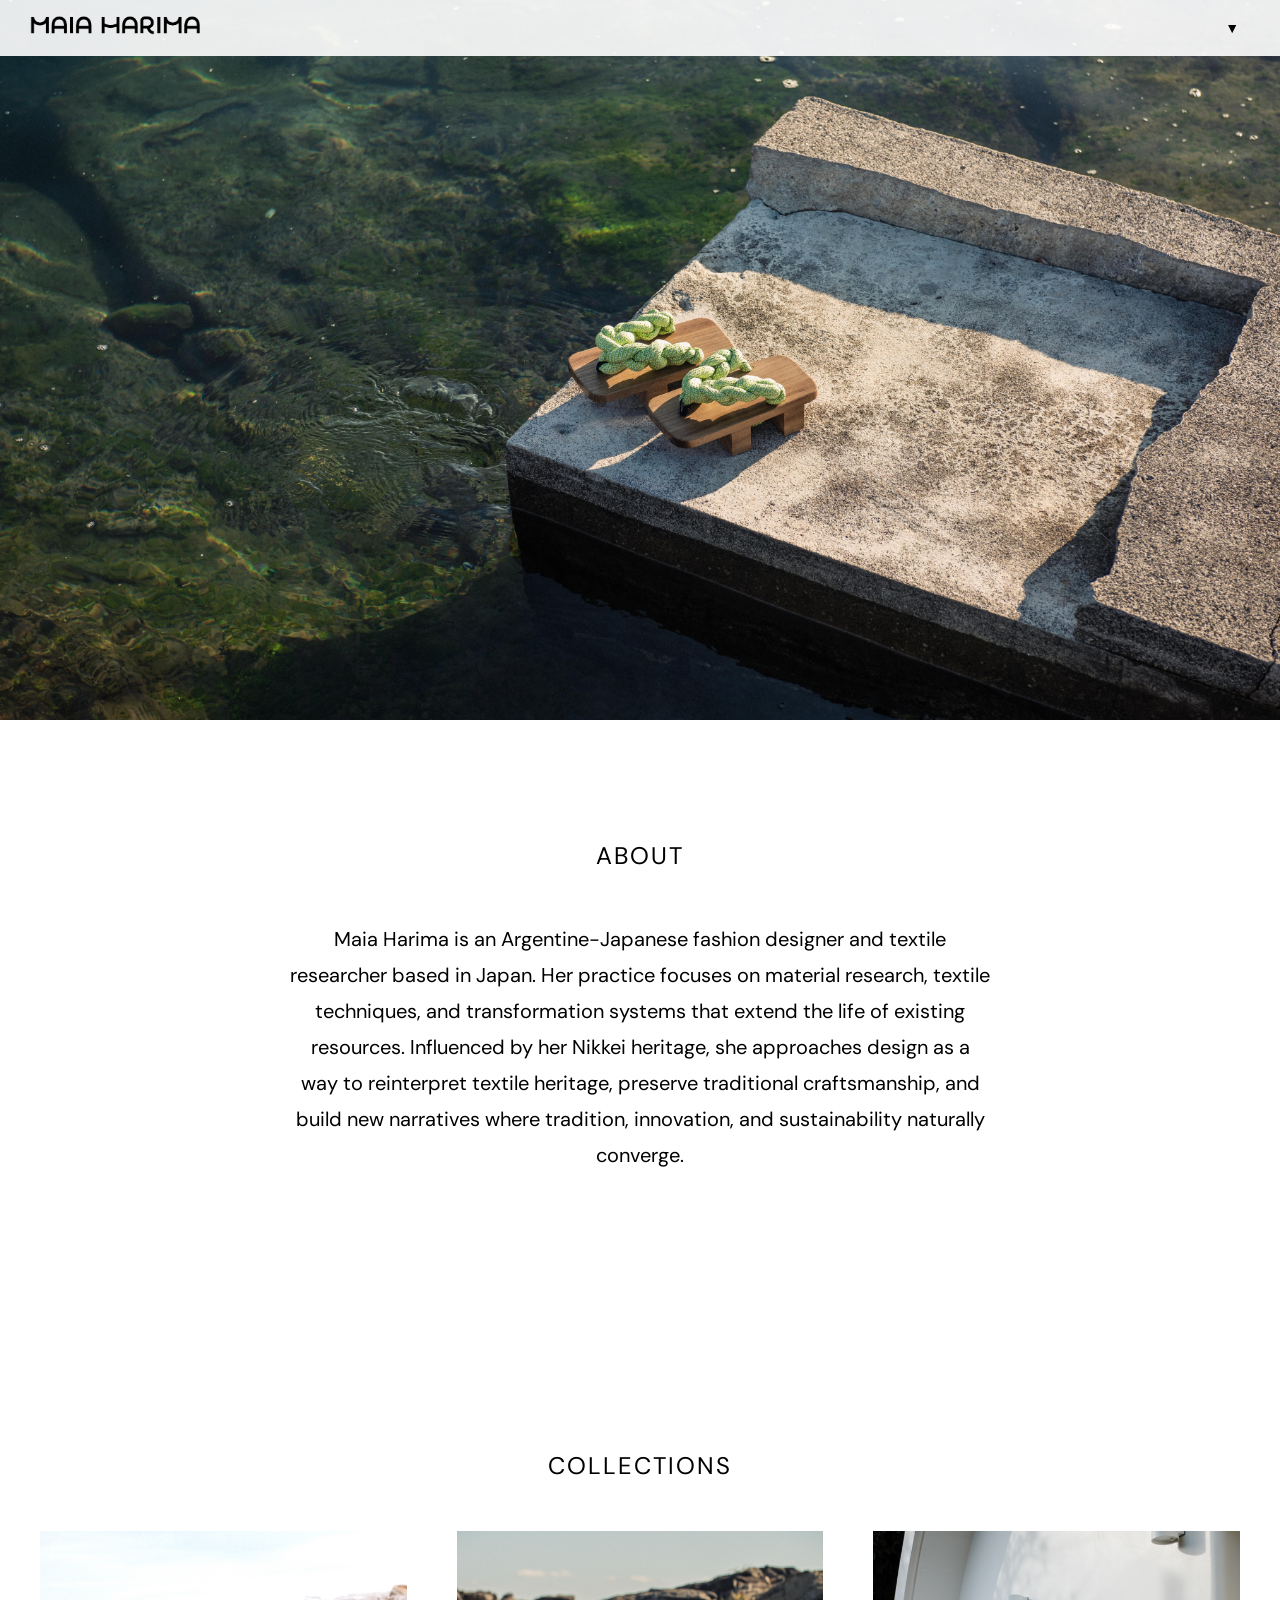
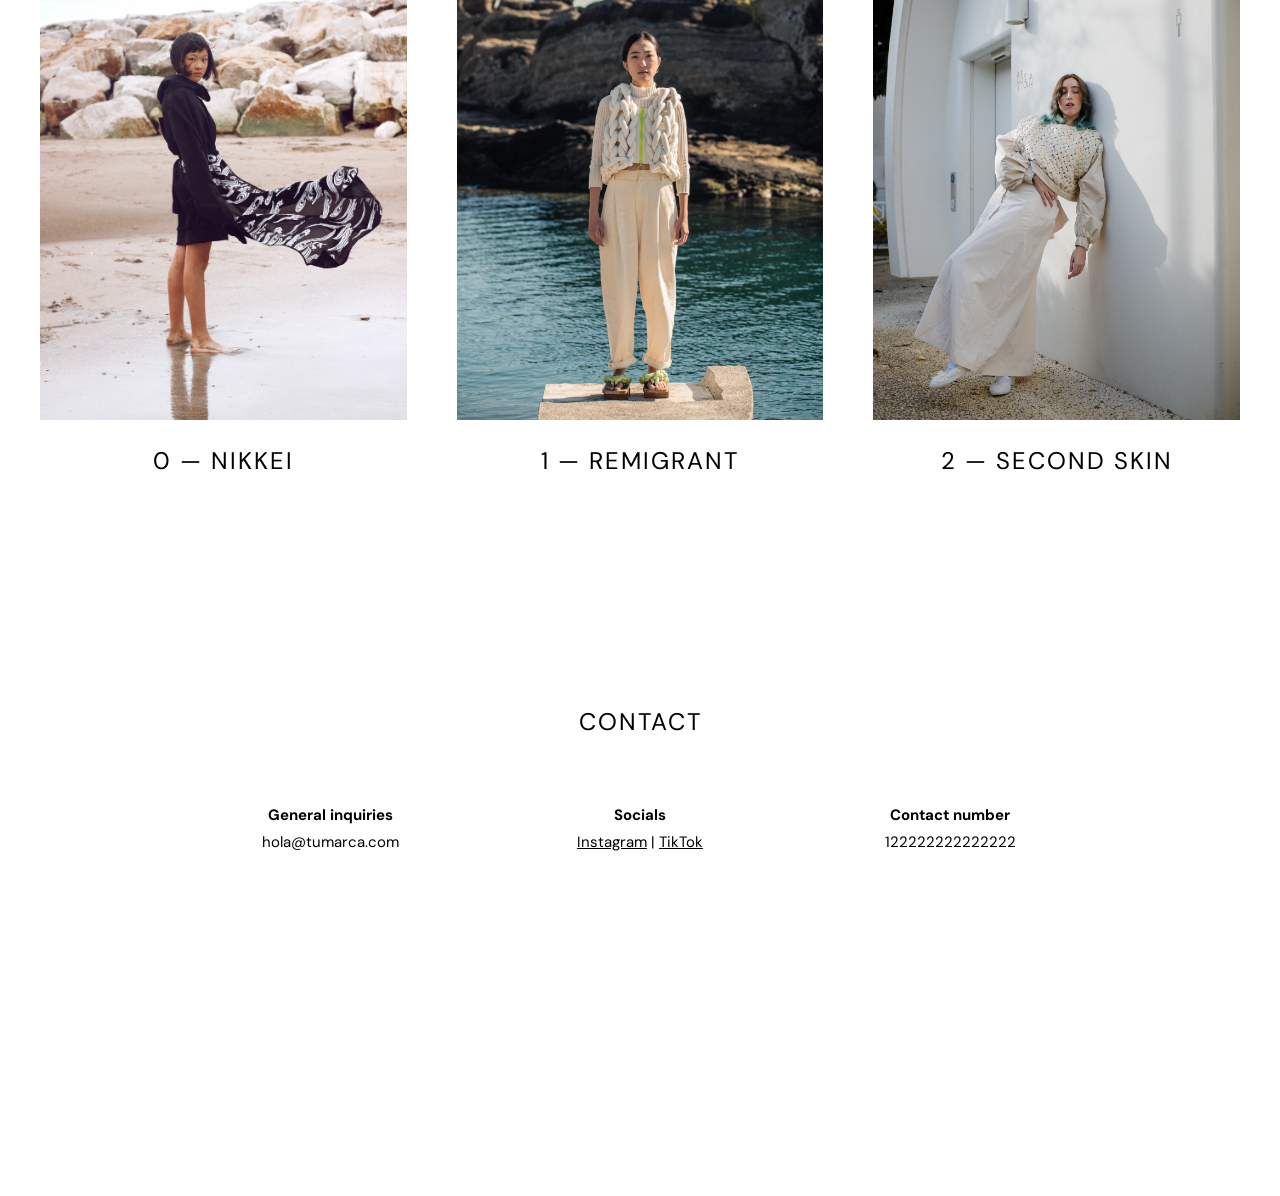
==== Index.html @ 9dc02a51 "Mi mensaje de cambios" ====
<!DOCTYPE html>
<html lang="es">
<head>
    <meta charset="UTF-8">
    <meta name="viewport" content="width=device-width, initial-scale=1.0">
    <title>Portfolio Moda</title>
    
    <!-- Enlaces de Google Fonts para DM Sans -->
    <link rel="preconnect" href="https://fonts.googleapis.com">
    <link rel="preconnect" href="https://fonts.gstatic.com" crossorigin>
    <link href="https://fonts.googleapis.com/css2?family=DM+Sans:ital,opsz,wght@0,9..40,100..1000;1,9..40,100..1000&display=swap" rel="stylesheet">
    
    <!-- Tu archivo CSS -->
    <link rel="stylesheet" href="estilos.css">
</head>
<body>
    <header>
      <a href="#" class="logo">
    <img src="./imagenes/Maia_Logo Horizontal.png" alt="Logo de la marca" style="height: 20px; width: auto;">
</a>
        <div class="dropdown">
            <button class="dropbtn"> ▼</button>
            <div class="dropdown-content">
                <a href="#about">About</a>
                <a href="#collections">Collections</a>
               <!-- <a href="#process">Process</a>-->
                <a href="#contact">Contact</a>
            </div>
        </div>
    </header>
<!-- INICIO: IMAGEN/VIDEO BOTÓN -->
    <section class="hero">
        <a href="#collections" class="hero-button" title="Ver colecciones"></a>
        
        <!-- IMAGEN TEMPORAL: Cambia el 'src' por la foto que quieras usar -->
        <img src="./imagenes/REMIGRANTwallpaper.jpg" alt="Portada de Inicio">
        <!-- 
        <video autoplay muted loop playsinline>
            <source src="Videos\tu-video-final.mp4" type="video/mp4">
            Tu navegador no soporta videos.
        </video>
        -->
    </section>
    <!-- BIOGRAFÍA -->
    <section id="about">
        <h2>About</h2>
        <div class="text-content">
            <!-- texto de biografia-->
            <p>Maia Harima is an Argentine-Japanese fashion designer and textile researcher based in Japan.
Her practice focuses on material research, textile techniques, and transformation systems that extend the life of existing resources. Influenced by her Nikkei heritage, she approaches design as a way to reinterpret textile heritage, preserve traditional craftsmanship, and build new narratives where tradition, innovation, and sustainability naturally converge.
<br/>
            </p>
        </div>
    </section>

  <!-- SECCIÓN COLLECTIONS -->
    <section id="collections">
        <h2>Collections</h2>
        <div class="grid">

            <!-- COLECCIÓN 1 -->
            <div class="item">
                <div class="imagen-interactiva">
                    <!-- CAMBIO: Ahora usan 'foto-slide'. La primera lleva 'activa' -->
                    <img src="./imagenes/N I K K E I - 1.jpeg" alt="Look Frente" class="foto-slide activa">
                    <img src="./imagenes/N I K K E I - 2.jpeg" alt="Look Detalle" class="foto-slide">
                       <img src="./imagenes/N I K K E I - 3.jpeg"  class="foto-slide">
                          <img src="./imagenes/N I K K E I - 4.jpeg" class="foto-slide">
                             <img src="./imagenes/N I K K E I - 5.jpeg" class="foto-slide">
                                <img src="./imagenes/N I K K E I - 6.jpeg" class="foto-slide">
                                      <img src="./imagenes/N I K K E I - 8.jpeg" class="foto-slide">
                                         <img src="./imagenes/N I K K E I - 9.jpeg" class="foto-slide">
                                            <img src="./imagenes/N I K K E I - 10.jpeg" class="foto-slide">
                </div>
                <p><h2>0 — NIKKEI</h2>

                </p>
            </div> 

            <!-- COLECCIÓN 2 -->
            <div class="item">
                <div class="imagen-interactiva">
                    <img src="./imagenes/REMIGRANT 1.jpg" alt="Look Frente" class="foto-slide activa">
                    <img src="./imagenes/REMIGRANT 2.jpg" alt="Look Detalle" class="foto-slide">
                       <img src="./imagenes/REMIGRANT 3.jpg" class="foto-slide">
                       <img src="./imagenes/REMIGRANT 4.jpg" class="foto-slide">
                       <img src="./imagenes/REMIGRANT 6.jpg" class="foto-slide">
                       <img src="./imagenes/REMIGRANT 7.jpg" class="foto-slide">
                       <img src="./imagenes/REMIGRANT 8.jpg" class="foto-slide">
                </div>
                <p><h2>1 — Remigrant</h2>
                </p>
            </div> 
            
            <!-- COLECCIÓN 3 -->
            <div class="item">
                <div class="imagen-interactiva">
                    <img src="./imagenes/Secondskin_1.jpg" alt="Look Frente" class="foto-slide activa">
                    <img src="./imagenes/Secondskin_2.jpg" alt="Look Detalle" class="foto-slide">
                      <img src="./imagenes/Secondskin_3.jpg" alt="Look Detalle" class="foto-slide">
                        <img src="./imagenes/Secondskin_4.jpg" alt="Look Detalle" class="foto-slide">
                </div>
                <p><h2>2 — Second Skin</h2>
                </p>
            </div> 
        </div>
    </section>

   <!-- SECCIÓN PROCESS 
    <section id="process">
        <h2>Process</h2>
        <div class="text-content">
            <video controls width="100%">
                <source src="Videos\1006-142621176.mp4" type="video/mp4">
                Tu navegador no soporta videos.
            </video>
            <p style="margin-top: 20px;"></p>
        </div>
    </section>-->

    <!-- SECCIÓN CONTACT -->
    <section id="contact">
        <h2>Contact</h2>
    <div class="text-links">
            
            <!-- Email -->
            <div class="text-linksitem">
                <p><strong>General inquiries</strong><br>
                   hola@tumarca.com</p>
            </div>
            
            <!-- Redes Sociales -->
            <div class="text-linksitem">
                <p><strong>Socials</strong><br>
                   <a href="https://www.instagram.com/maiaharima/" target="_blank">Instagram</a> | 
                   <a href="https://tiktok.com" target="_blank">TikTok</a></p>
            </div>
            
            <!--  Teléfono -->
            <div class="text-linksitem">
                <p><strong>Contact number</strong><br>
                   122222222222222</p>
            </div>
            
        </div>
    </section>

    <!-- 
         carrusel de fotos con efecto xd
   -->
  <script>
        const colecciones = document.querySelectorAll('.imagen-interactiva');

        colecciones.forEach(caja => {
            let intervalo = null;
            const fotos = caja.querySelectorAll('.foto-slide');
            let index = 0;

            const iniciarAnimacion = (e) => {
                if (fotos.length <= 1 || intervalo !== null) return; 
                
                intervalo = setInterval(() => {
                    fotos[index].classList.remove('activa'); 
                    index = (index + 1) % fotos.length; 
                    fotos[index].classList.add('activa'); 
                }, 800); 
            };

            const detenerAnimacion = () => {
                if (intervalo !== null) {
                    clearInterval(intervalo);
                    intervalo = null;
                }
                
                fotos[index].classList.remove('activa');
                index = 0; 
                fotos[index].classList.add('activa');
            };

           
            caja.addEventListener('contextmenu', (e) => {
                e.preventDefault();
            });

         
            caja.addEventListener('pointerdown', iniciarAnimacion); 
            caja.addEventListener('pointerup', detenerAnimacion);  
            caja.addEventListener('pointerleave', detenerAnimacion);
            caja.addEventListener('pointercancel', detenerAnimacion);
        });
    </script>
</body>
</html>
---- estilos.css ----
html,
body {
    margin: 0;
    padding: 0;
    font-family: "DM Sans", sans-serif;
    background-color: #ffffff; 
    color: #000000; 
    scroll-behavior: smooth; 
}

/* 2. MENÚ DE NAVEGACIÓN (HEADER) */
header {
    position: fixed; 
    top: 0;
    width: 100%;
    background: rgba(255, 255, 255, 0.9);
    display: flex;
    justify-content: space-between;
    align-items: center;
    padding: 15px 30px;
    box-sizing: border-box;
    z-index: 100; 
}

.logo {
    font-size: 20px;
    font-weight: bold;
    text-decoration: none;
    color: #000;
    letter-spacing: 1px;
}

/* Menú Desplegable */
.dropdown {
    position: relative;
    display: inline-block;
}

.dropbtn {
    background: none;
    border: none;
    font-size: 14px;
    cursor: pointer;
    padding: 5px 10px;
    text-transform: uppercase;
    letter-spacing: 1px;
}

.dropdown-content {
    display: none; 
    position: absolute;
    right: 0; 
    background-color: #fff;
    min-width: 150px;
    box-shadow: 0px 8px 16px rgba(0,0,0,0.1); 
    z-index: 1;
}

.dropdown-content a {
    color: black;
    padding: 15px 16px;
    text-decoration: none;
    display: block;
    font-size: 13px;
    text-transform: uppercase;
}

.dropdown-content a:hover {
    background-color: #f1f1f1;
}

.dropdown:hover .dropdown-content {
    display: block;
}

/* 3. SECCIONES GENERALES */
section {
    padding: 100px 20px 60px 20px;
    min-height: 50vh;
}

h2 {
    text-align: center;
    text-transform: uppercase;
    letter-spacing: 2px;
    margin-bottom: 50px;
    font-weight: normal;
}

/* 4. VIDEO HERO (INICIO COMO BOTÓN) */
.hero {
    padding: 0;
    height: 80vh; 
    position: relative;
    overflow: hidden;
}

.hero-button {
    position: absolute;
    top: 0;
    left: 0;
    width: 100%;
    height: 100%;
    z-index: 10; 
    display: block;
    cursor: pointer;
}

.hero video,
        .hero img {
            width: 100%;
            height: 100%;
            object-fit: cover; 
            display: block;
        }

/* 5. COLECCIONES (GRILLA RESPONSIVE) */
.grid {
    display: grid;
    grid-template-columns: repeat(auto-fit, minmax(300px, 1fr));
    gap: 50px; 
    max-width: 1200px;
    margin: 0 auto;
}

.item {
    text-align: center;
}

.item p {
    margin-top: 15px;
    font-size: 14px;
    text-transform: uppercase;
    letter-spacing: 1px;
}

.imagen-interactiva {
    position: relative;
    cursor: pointer;
    width: 100%;
    -webkit-touch-callout: none; 
    -webkit-user-select: none;   
    user-select: none;           
}

.foto-slide {
    width: 100%;
    /* Fuerza a que todas las fotos sean iguales (verticales) */
    aspect-ratio: 3 / 4; 
    object-fit: cover; 
    
    position: absolute; 
    top: 0;
    left: 0;
    opacity: 0; 
    transition: opacity 0.3s ease-in-out; 
pointer-events: none;
}

/* La primera foto le da la altura a toda la caja para que el texto no se suba */
.foto-slide:first-child {
    position: relative; 
}

/* Esta clase muestra la foto activa movida por JavaScript */
.foto-slide.activa {
    opacity: 1;
    z-index: 2;
}

/* 6. ABOUT Y PROCESS TEXTOS */
.text-content {
    max-width: 700px;
    margin: 0 auto;
    text-align: center;
    line-height: 1.8;
    font-size: 20px;
}

.text-content a {
    color: #000;
    text-decoration: underline;
}

/* 7. SECCIÓN CONTACTO (FLEXBOX HORIZONTAL) */
.text-links {
    display: flex; 
    justify-content: space-around; 
    align-items: flex-start; 
    max-width: 900px; 
    margin: 0 auto; 
    flex-wrap: wrap; 
    gap: 30px; 
}

.text-linksitem {
    text-align: center;
    line-height: 1.8;
    font-size: 15px;
    min-width: 250px; 
}

.text-linksitem a {
    color: #000;
    text-decoration: underline;
}
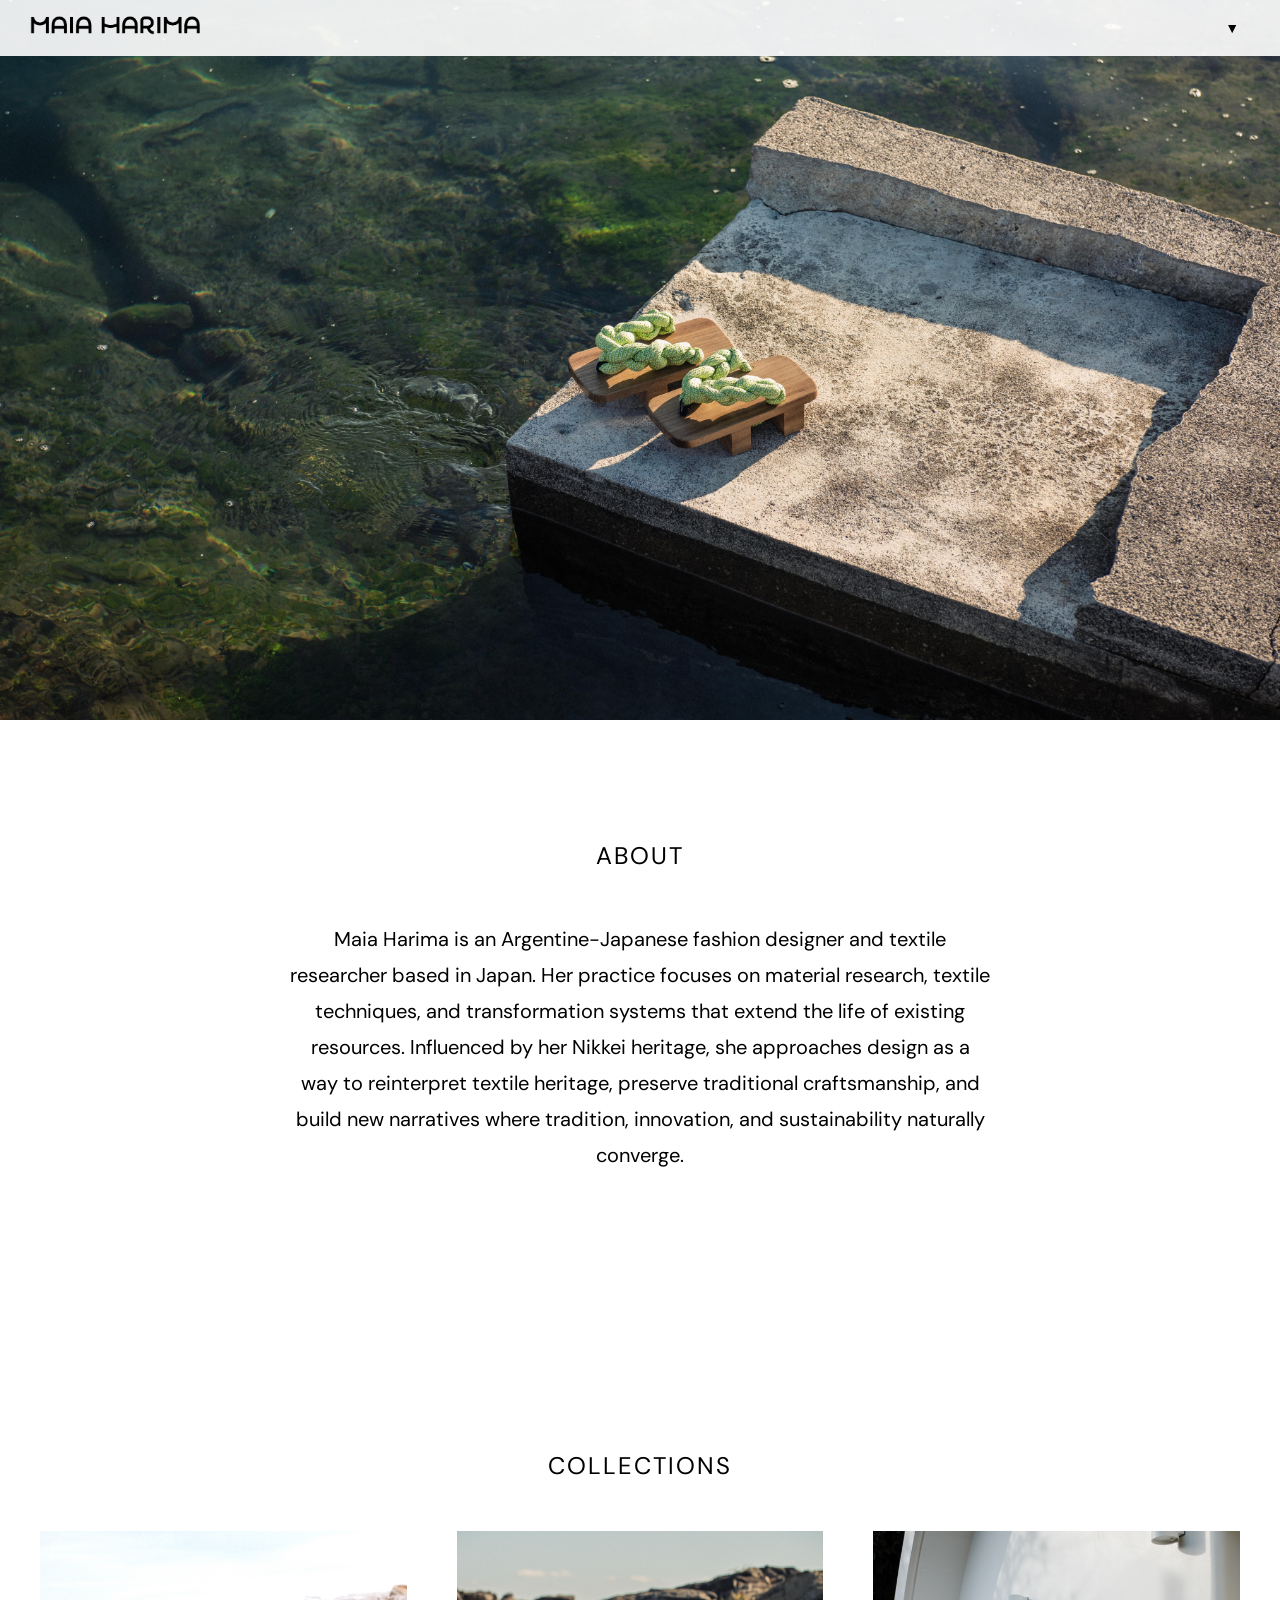
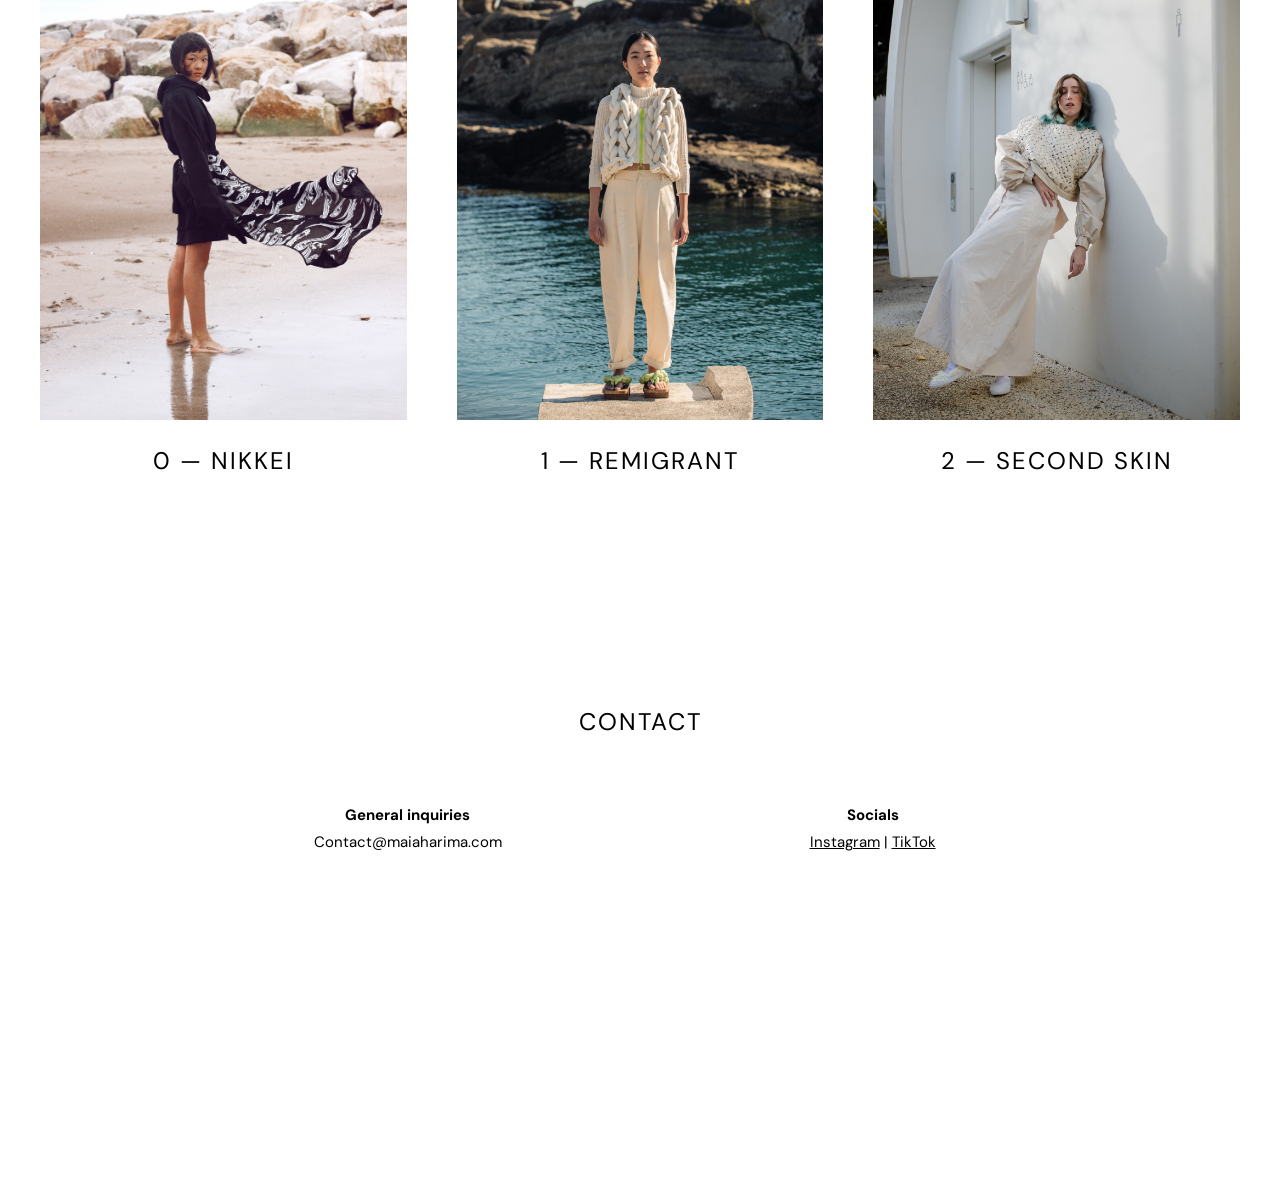
==== commit dc0c4888: "Update Index.html" ====
--- a/Index.html
+++ b/Index.html
@@ -97,8 +97,8 @@
                 <div class="imagen-interactiva">
                     <img src="./imagenes/Secondskin_1.jpg" alt="Look Frente" class="foto-slide activa">
                     <img src="./imagenes/Secondskin_2.jpg" alt="Look Detalle" class="foto-slide">
-                      <img src="./imagenes/Secondskin_3.jpg" alt="Look Detalle" class="foto-slide">
-                        <img src="./imagenes/Secondskin_4.jpg" alt="Look Detalle" class="foto-slide">
+                    <img src="./imagenes/Secondskin_3.jpg" alt="Look Detalle" class="foto-slide">
+                    <img src="./imagenes/Secondskin_4.jpg" alt="Look Detalle" class="foto-slide">
                 </div>
                 <p><h2>2 — Second Skin</h2>
                 </p>
@@ -126,21 +126,21 @@
             <!-- Email -->
             <div class="text-linksitem">
                 <p><strong>General inquiries</strong><br>
-                   hola@tumarca.com</p>
+                   Contact@maiaharima.com</p>
             </div>
             
             <!-- Redes Sociales -->
             <div class="text-linksitem">
                 <p><strong>Socials</strong><br>
                    <a href="https://www.instagram.com/maiaharima/" target="_blank">Instagram</a> | 
-                   <a href="https://tiktok.com" target="_blank">TikTok</a></p>
+                   <a href="https://www.tiktok.com/@maiaharima?is_from_webapp=1&sender_device=pc" target="_blank">TikTok</a></p>
             </div>
             
-            <!--  Teléfono -->
+            <!--  Teléfono 
             <div class="text-linksitem">
                 <p><strong>Contact number</strong><br>
                    122222222222222</p>
-            </div>
+            </div>-->
             
         </div>
     </section>
@@ -190,4 +190,4 @@
         });
     </script>
 </body>
-</html>+</html>
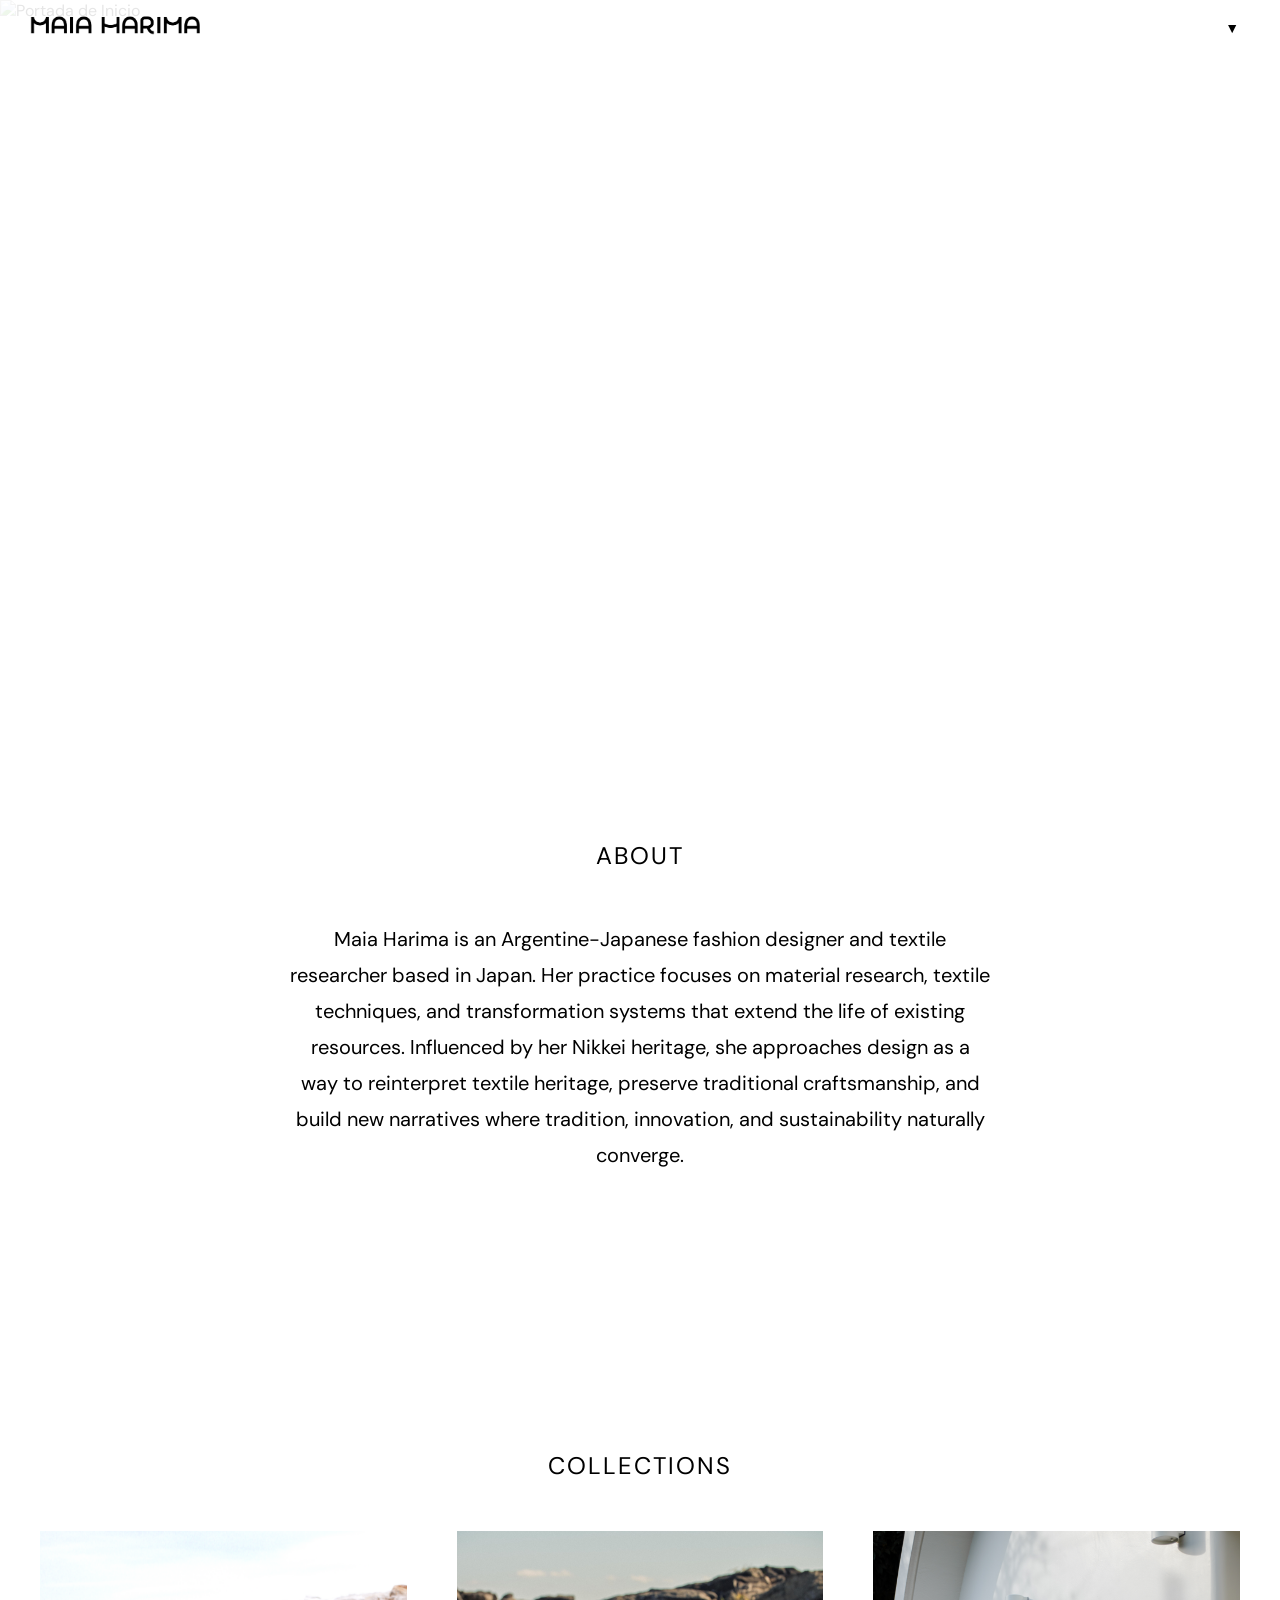
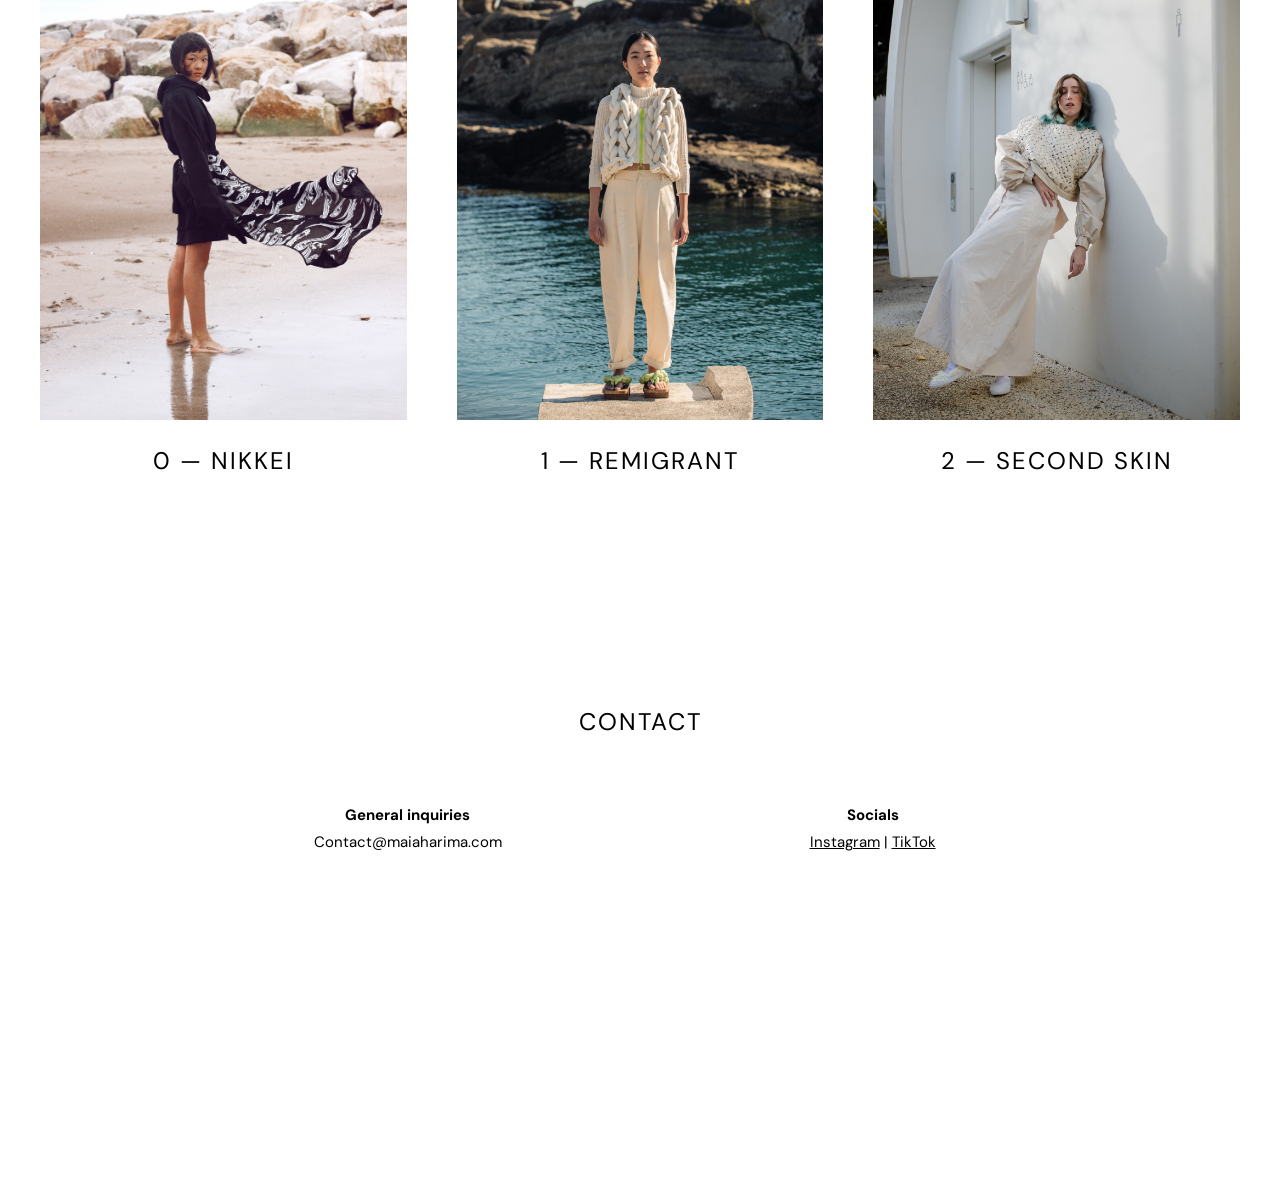
==== commit 90317143: "Add files via upload" ====
--- a/Index.html
+++ b/Index.html
@@ -1,193 +1,193 @@
-<!DOCTYPE html>
-<html lang="es">
-<head>
-    <meta charset="UTF-8">
-    <meta name="viewport" content="width=device-width, initial-scale=1.0">
-    <title>Portfolio Moda</title>
-    
-    <!-- Enlaces de Google Fonts para DM Sans -->
-    <link rel="preconnect" href="https://fonts.googleapis.com">
-    <link rel="preconnect" href="https://fonts.gstatic.com" crossorigin>
-    <link href="https://fonts.googleapis.com/css2?family=DM+Sans:ital,opsz,wght@0,9..40,100..1000;1,9..40,100..1000&display=swap" rel="stylesheet">
-    
-    <!-- Tu archivo CSS -->
-    <link rel="stylesheet" href="estilos.css">
-</head>
-<body>
-    <header>
-      <a href="#" class="logo">
-    <img src="./imagenes/Maia_Logo Horizontal.png" alt="Logo de la marca" style="height: 20px; width: auto;">
-</a>
-        <div class="dropdown">
-            <button class="dropbtn"> ▼</button>
-            <div class="dropdown-content">
-                <a href="#about">About</a>
-                <a href="#collections">Collections</a>
-               <!-- <a href="#process">Process</a>-->
-                <a href="#contact">Contact</a>
-            </div>
-        </div>
-    </header>
-<!-- INICIO: IMAGEN/VIDEO BOTÓN -->
-    <section class="hero">
-        <a href="#collections" class="hero-button" title="Ver colecciones"></a>
-        
-        <!-- IMAGEN TEMPORAL: Cambia el 'src' por la foto que quieras usar -->
-        <img src="./imagenes/REMIGRANTwallpaper.jpg" alt="Portada de Inicio">
-        <!-- 
-        <video autoplay muted loop playsinline>
-            <source src="Videos\tu-video-final.mp4" type="video/mp4">
-            Tu navegador no soporta videos.
-        </video>
-        -->
-    </section>
-    <!-- BIOGRAFÍA -->
-    <section id="about">
-        <h2>About</h2>
-        <div class="text-content">
-            <!-- texto de biografia-->
-            <p>Maia Harima is an Argentine-Japanese fashion designer and textile researcher based in Japan.
-Her practice focuses on material research, textile techniques, and transformation systems that extend the life of existing resources. Influenced by her Nikkei heritage, she approaches design as a way to reinterpret textile heritage, preserve traditional craftsmanship, and build new narratives where tradition, innovation, and sustainability naturally converge.
-<br/>
-            </p>
-        </div>
-    </section>
-
-  <!-- SECCIÓN COLLECTIONS -->
-    <section id="collections">
-        <h2>Collections</h2>
-        <div class="grid">
-
-            <!-- COLECCIÓN 1 -->
-            <div class="item">
-                <div class="imagen-interactiva">
-                    <!-- CAMBIO: Ahora usan 'foto-slide'. La primera lleva 'activa' -->
-                    <img src="./imagenes/N I K K E I - 1.jpeg" alt="Look Frente" class="foto-slide activa">
-                    <img src="./imagenes/N I K K E I - 2.jpeg" alt="Look Detalle" class="foto-slide">
-                       <img src="./imagenes/N I K K E I - 3.jpeg"  class="foto-slide">
-                          <img src="./imagenes/N I K K E I - 4.jpeg" class="foto-slide">
-                             <img src="./imagenes/N I K K E I - 5.jpeg" class="foto-slide">
-                                <img src="./imagenes/N I K K E I - 6.jpeg" class="foto-slide">
-                                      <img src="./imagenes/N I K K E I - 8.jpeg" class="foto-slide">
-                                         <img src="./imagenes/N I K K E I - 9.jpeg" class="foto-slide">
-                                            <img src="./imagenes/N I K K E I - 10.jpeg" class="foto-slide">
-                </div>
-                <p><h2>0 — NIKKEI</h2>
-
-                </p>
-            </div> 
-
-            <!-- COLECCIÓN 2 -->
-            <div class="item">
-                <div class="imagen-interactiva">
-                    <img src="./imagenes/REMIGRANT 1.jpg" alt="Look Frente" class="foto-slide activa">
-                    <img src="./imagenes/REMIGRANT 2.jpg" alt="Look Detalle" class="foto-slide">
-                       <img src="./imagenes/REMIGRANT 3.jpg" class="foto-slide">
-                       <img src="./imagenes/REMIGRANT 4.jpg" class="foto-slide">
-                       <img src="./imagenes/REMIGRANT 6.jpg" class="foto-slide">
-                       <img src="./imagenes/REMIGRANT 7.jpg" class="foto-slide">
-                       <img src="./imagenes/REMIGRANT 8.jpg" class="foto-slide">
-                </div>
-                <p><h2>1 — Remigrant</h2>
-                </p>
-            </div> 
-            
-            <!-- COLECCIÓN 3 -->
-            <div class="item">
-                <div class="imagen-interactiva">
-                    <img src="./imagenes/Secondskin_1.jpg" alt="Look Frente" class="foto-slide activa">
-                    <img src="./imagenes/Secondskin_2.jpg" alt="Look Detalle" class="foto-slide">
-                    <img src="./imagenes/Secondskin_3.jpg" alt="Look Detalle" class="foto-slide">
-                    <img src="./imagenes/Secondskin_4.jpg" alt="Look Detalle" class="foto-slide">
-                </div>
-                <p><h2>2 — Second Skin</h2>
-                </p>
-            </div> 
-        </div>
-    </section>
-
-   <!-- SECCIÓN PROCESS 
-    <section id="process">
-        <h2>Process</h2>
-        <div class="text-content">
-            <video controls width="100%">
-                <source src="Videos\1006-142621176.mp4" type="video/mp4">
-                Tu navegador no soporta videos.
-            </video>
-            <p style="margin-top: 20px;"></p>
-        </div>
-    </section>-->
-
-    <!-- SECCIÓN CONTACT -->
-    <section id="contact">
-        <h2>Contact</h2>
-    <div class="text-links">
-            
-            <!-- Email -->
-            <div class="text-linksitem">
-                <p><strong>General inquiries</strong><br>
-                   Contact@maiaharima.com</p>
-            </div>
-            
-            <!-- Redes Sociales -->
-            <div class="text-linksitem">
-                <p><strong>Socials</strong><br>
-                   <a href="https://www.instagram.com/maiaharima/" target="_blank">Instagram</a> | 
-                   <a href="https://www.tiktok.com/@maiaharima?is_from_webapp=1&sender_device=pc" target="_blank">TikTok</a></p>
-            </div>
-            
-            <!--  Teléfono 
-            <div class="text-linksitem">
-                <p><strong>Contact number</strong><br>
-                   122222222222222</p>
-            </div>-->
-            
-        </div>
-    </section>
-
-    <!-- 
-         carrusel de fotos con efecto xd
-   -->
-  <script>
-        const colecciones = document.querySelectorAll('.imagen-interactiva');
-
-        colecciones.forEach(caja => {
-            let intervalo = null;
-            const fotos = caja.querySelectorAll('.foto-slide');
-            let index = 0;
-
-            const iniciarAnimacion = (e) => {
-                if (fotos.length <= 1 || intervalo !== null) return; 
-                
-                intervalo = setInterval(() => {
-                    fotos[index].classList.remove('activa'); 
-                    index = (index + 1) % fotos.length; 
-                    fotos[index].classList.add('activa'); 
-                }, 800); 
-            };
-
-            const detenerAnimacion = () => {
-                if (intervalo !== null) {
-                    clearInterval(intervalo);
-                    intervalo = null;
-                }
-                
-                fotos[index].classList.remove('activa');
-                index = 0; 
-                fotos[index].classList.add('activa');
-            };
-
-           
-            caja.addEventListener('contextmenu', (e) => {
-                e.preventDefault();
-            });
-
-         
-            caja.addEventListener('pointerdown', iniciarAnimacion); 
-            caja.addEventListener('pointerup', detenerAnimacion);  
-            caja.addEventListener('pointerleave', detenerAnimacion);
-            caja.addEventListener('pointercancel', detenerAnimacion);
-        });
-    </script>
-</body>
-</html>
+<!DOCTYPE html>
+<html lang="es">
+<head>
+    <meta charset="UTF-8">
+    <meta name="viewport" content="width=device-width, initial-scale=1.0">
+    <title>maiaharima</title>
+    
+    <!-- Enlaces de Google Fonts para DM Sans -->
+    <link rel="preconnect" href="https://fonts.googleapis.com">
+    <link rel="preconnect" href="https://fonts.gstatic.com" crossorigin>
+    <link href="https://fonts.googleapis.com/css2?family=DM+Sans:ital,opsz,wght@0,9..40,100..1000;1,9..40,100..1000&display=swap" rel="stylesheet">
+    
+    <!-- Tu archivo CSS -->
+    <link rel="stylesheet" href="estilos.css">
+</head>
+<body>
+    <header>
+      <a href="#" class="logo">
+    <img src="./imagenes/Maia_Logo Horizontal.png" alt="Logo de la marca" style="height: 20px; width: auto;">
+</a>
+        <div class="dropdown">
+            <button class="dropbtn"> ▼</button>
+            <div class="dropdown-content">
+                <a href="#about">About</a>
+                <a href="#collections">Collections</a>
+               <!-- <a href="#process">Process</a>-->
+                <a href="#contact">Contact</a>
+            </div>
+        </div>
+    </header>
+<!-- INICIO: IMAGEN/VIDEO BOTÓN -->
+    <section class="hero">
+        <a href="#collections" class="hero-button" title="Ver colecciones"></a>
+        
+        <!-- IMAGEN TEMPORAL: Cambia el 'src' por la foto que quieras usar -->
+        <img src="./imagenes/chicagas.jpg" alt="Portada de Inicio">
+        <!-- 
+        <video autoplay muted loop playsinline>
+            <source src="Videos\tu-video-final.mp4" type="video/mp4">
+            Tu navegador no soporta videos.
+        </video>
+        -->
+    </section>
+    <!-- BIOGRAFÍA -->
+    <section id="about">
+        <h2>About</h2>
+        <div class="text-content">
+            <!-- texto de biografia-->
+            <p>Maia Harima is an Argentine-Japanese fashion designer and textile researcher based in Japan.
+Her practice focuses on material research, textile techniques, and transformation systems that extend the life of existing resources. Influenced by her Nikkei heritage, she approaches design as a way to reinterpret textile heritage, preserve traditional craftsmanship, and build new narratives where tradition, innovation, and sustainability naturally converge.
+<br/>
+            </p>
+        </div>
+    </section>
+
+  <!-- SECCIÓN COLLECTIONS -->
+    <section id="collections">
+        <h2>Collections</h2>
+        <div class="grid">
+
+            <!-- COLECCIÓN 1 -->
+            <div class="item">
+                <div class="imagen-interactiva">
+                    <!-- CAMBIO: Ahora usan 'foto-slide'. La primera lleva 'activa' -->
+                    <img src="./imagenes/N I K K E I - 1.jpeg" alt="Look Frente" class="foto-slide activa">
+                    <img src="./imagenes/N I K K E I - 2.jpeg" alt="Look Detalle" class="foto-slide">
+                       <img src="./imagenes/N I K K E I - 3.jpeg"  class="foto-slide">
+                          <img src="./imagenes/N I K K E I - 4.jpeg" class="foto-slide">
+                             <img src="./imagenes/N I K K E I - 5.jpeg" class="foto-slide">
+                                <img src="./imagenes/N I K K E I - 6.jpeg" class="foto-slide">
+                                      <img src="./imagenes/N I K K E I - 8.jpeg" class="foto-slide">
+                                         <img src="./imagenes/N I K K E I - 9.jpeg" class="foto-slide">
+                                            <img src="./imagenes/N I K K E I - 10.jpeg" class="foto-slide">
+                </div>
+                <p><h2>0 — NIKKEI</h2>
+
+                </p>
+            </div> 
+
+            <!-- COLECCIÓN 2 -->
+            <div class="item">
+                <div class="imagen-interactiva">
+                    <img src="./imagenes/REMIGRANT 1.jpg" alt="Look Frente" class="foto-slide activa">
+                    <img src="./imagenes/REMIGRANT 2.jpg" alt="Look Detalle" class="foto-slide">
+                       <img src="./imagenes/REMIGRANT 3.jpg" class="foto-slide">
+                       <img src="./imagenes/REMIGRANT 4.jpg" class="foto-slide">
+                       <img src="./imagenes/REMIGRANT 6.jpg" class="foto-slide">
+                       <img src="./imagenes/REMIGRANT 7.jpg" class="foto-slide">
+                       <img src="./imagenes/REMIGRANT 8.jpg" class="foto-slide">
+                </div>
+                <p><h2>1 — Remigrant</h2>
+                </p>
+            </div> 
+            
+            <!-- COLECCIÓN 3 -->
+            <div class="item">
+                <div class="imagen-interactiva">
+                    <img src="./imagenes/Secondskin_1.jpg" alt="Look Frente" class="foto-slide activa">
+                    <img src="./imagenes/SecondSkin_2.jpg" alt="Look Detalle" class="foto-slide">
+                    <img src="./imagenes/SecondSkin_3.jpg" alt="Look Detalle" class="foto-slide">
+                    <img src="./imagenes/SecondSkin_4.jpg" alt="Look Detalle" class="foto-slide">
+                </div>
+                <p><h2>2 — Second Skin</h2>
+                </p>
+            </div> 
+        </div>
+    </section>
+
+   <!-- SECCIÓN PROCESS 
+    <section id="process">
+        <h2>Process</h2>
+        <div class="text-content">
+            <video controls width="100%">
+                <source src="Videos\1006-142621176.mp4" type="video/mp4">
+                Tu navegador no soporta videos.
+            </video>
+            <p style="margin-top: 20px;"></p>
+        </div>
+    </section>-->
+
+    <!-- SECCIÓN CONTACT -->
+    <section id="contact">
+        <h2>Contact</h2>
+    <div class="text-links">
+            
+            <!-- Email -->
+            <div class="text-linksitem">
+                <p><strong>General inquiries</strong><br>
+                   Contact@maiaharima.com</p>
+            </div>
+            
+            <!-- Redes Sociales -->
+            <div class="text-linksitem">
+                <p><strong>Socials</strong><br>
+                   <a href="https://www.instagram.com/maiaharima/" target="_blank">Instagram</a> | 
+                   <a href="https://www.tiktok.com/@maiaharima?is_from_webapp=1&sender_device=pc" target="_blank">TikTok</a></p>
+            </div>
+            
+            <!--  Teléfono 
+            <div class="text-linksitem">
+                <p><strong>Contact number</strong><br>
+                   122222222222222</p>
+            </div>-->
+            
+        </div>
+    </section>
+
+    <!-- 
+         carrusel de fotos con efecto xd
+   -->
+  <script>
+        const colecciones = document.querySelectorAll('.imagen-interactiva');
+
+        colecciones.forEach(caja => {
+            let intervalo = null;
+            const fotos = caja.querySelectorAll('.foto-slide');
+            let index = 0;
+
+            const iniciarAnimacion = (e) => {
+                if (fotos.length <= 1 || intervalo !== null) return; 
+                
+                intervalo = setInterval(() => {
+                    fotos[index].classList.remove('activa'); 
+                    index = (index + 1) % fotos.length; 
+                    fotos[index].classList.add('activa'); 
+                }, 800); 
+            };
+
+            const detenerAnimacion = () => {
+                if (intervalo !== null) {
+                    clearInterval(intervalo);
+                    intervalo = null;
+                }
+                
+                fotos[index].classList.remove('activa');
+                index = 0; 
+                fotos[index].classList.add('activa');
+            };
+
+           
+            caja.addEventListener('contextmenu', (e) => {
+                e.preventDefault();
+            });
+
+         
+            caja.addEventListener('pointerdown', iniciarAnimacion); 
+            caja.addEventListener('pointerup', detenerAnimacion);  
+            caja.addEventListener('pointerleave', detenerAnimacion);
+            caja.addEventListener('pointercancel', detenerAnimacion);
+        });
+    </script>
+</body>
+</html>
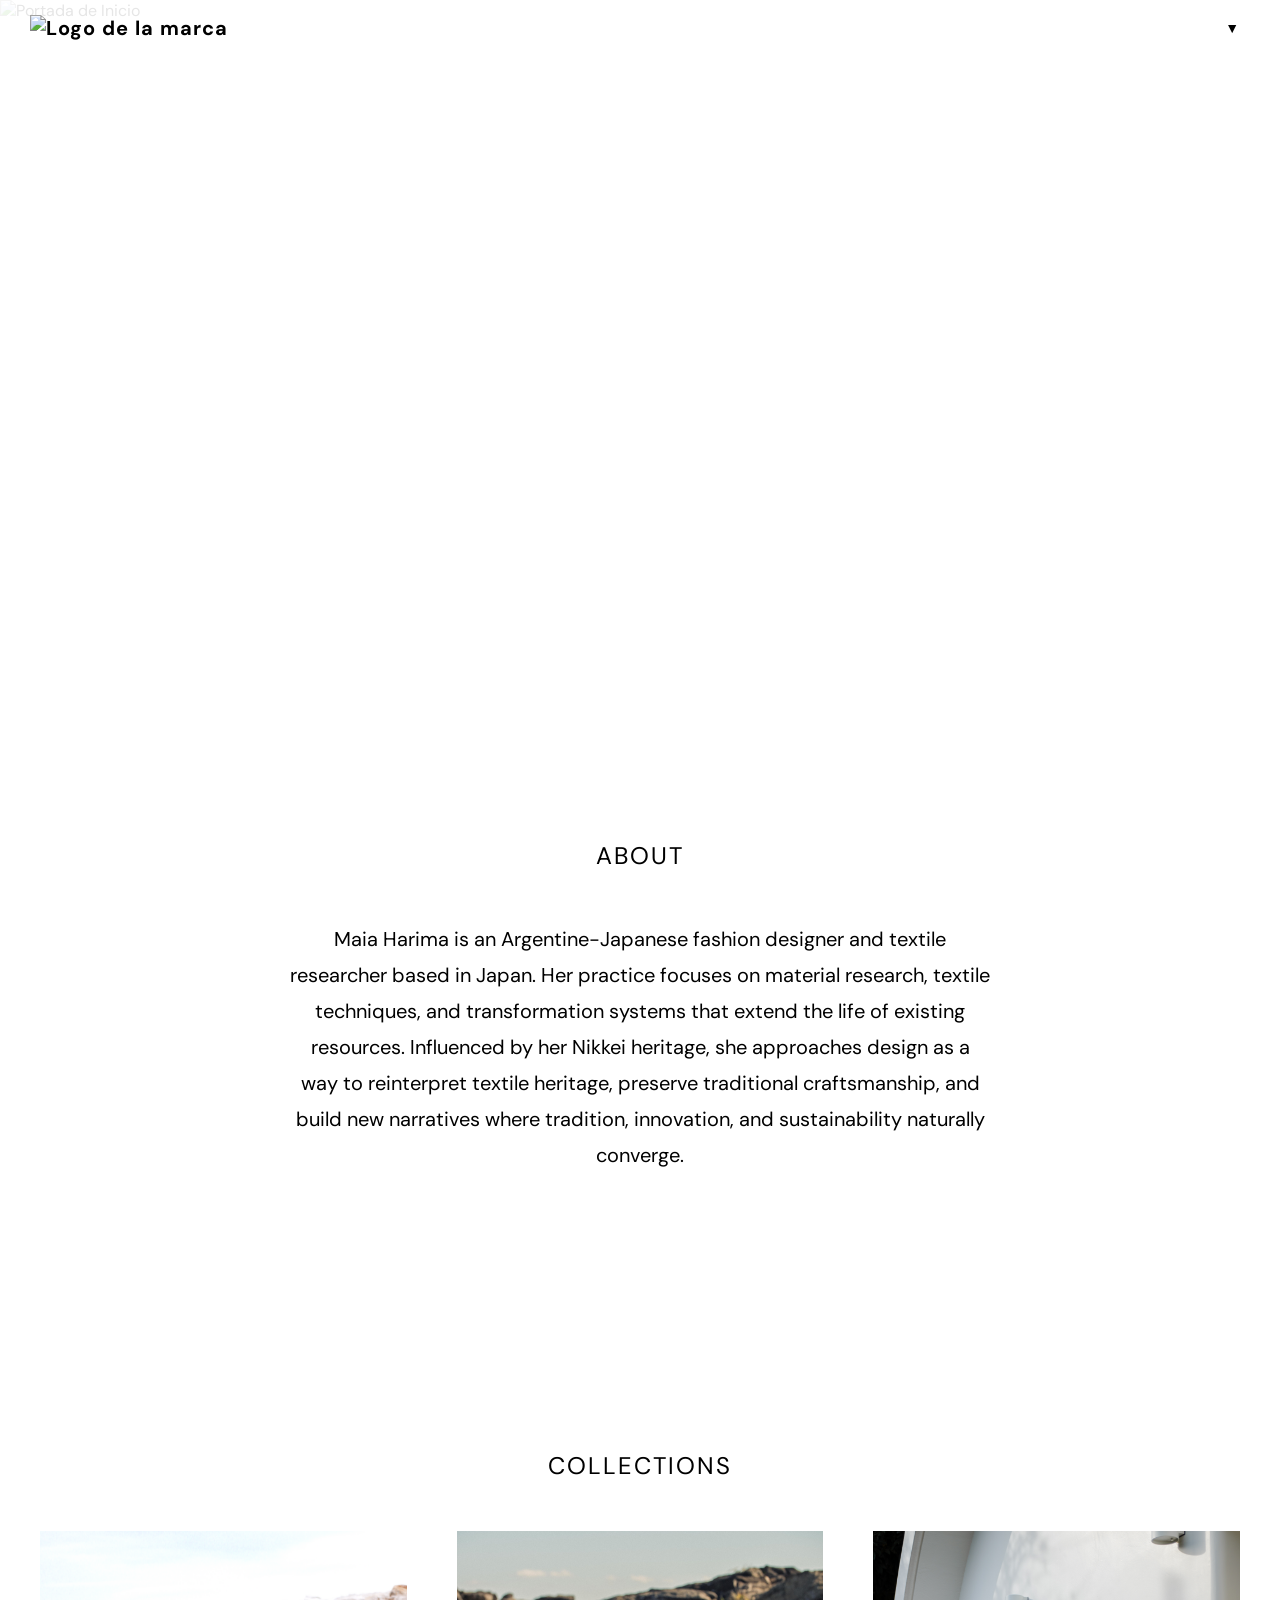
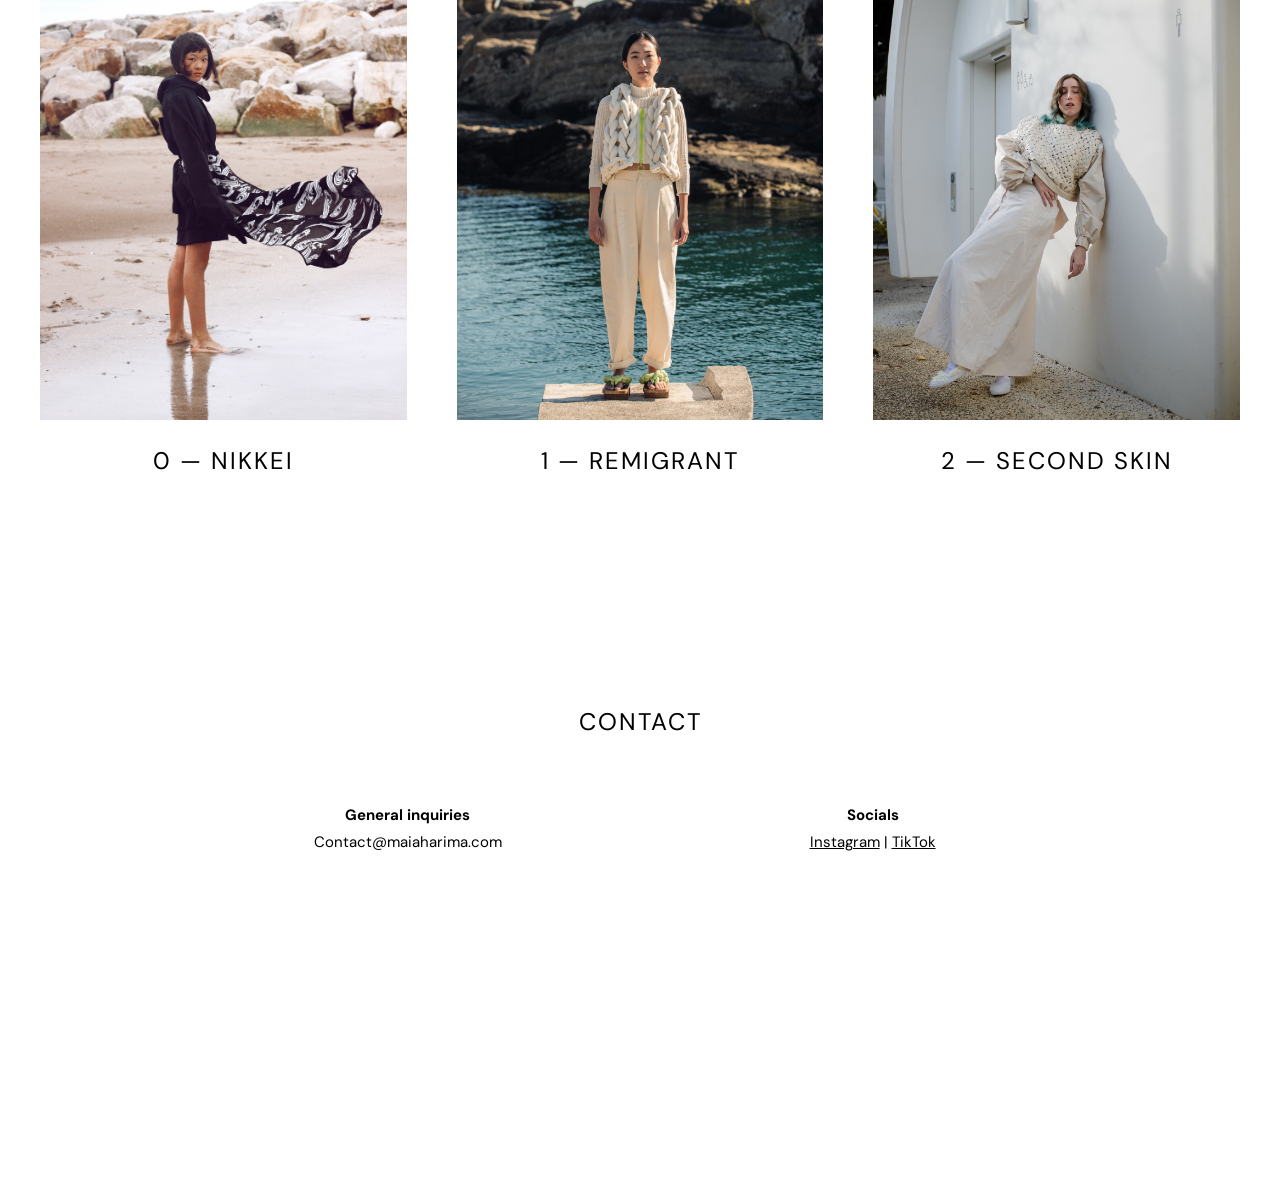
==== commit b3000f7f: "Add files via upload" ====
--- a/Index.html
+++ b/Index.html
@@ -16,7 +16,7 @@
 <body>
     <header>
       <a href="#" class="logo">
-    <img src="./imagenes/Maia_Logo Horizontal.png" alt="Logo de la marca" style="height: 20px; width: auto;">
+    <img src="./imagenes/Maia_LogoHorizontal.png" alt="Logo de la marca" style="height: 20px; width: auto;">
 </a>
         <div class="dropdown">
             <button class="dropbtn"> ▼</button>
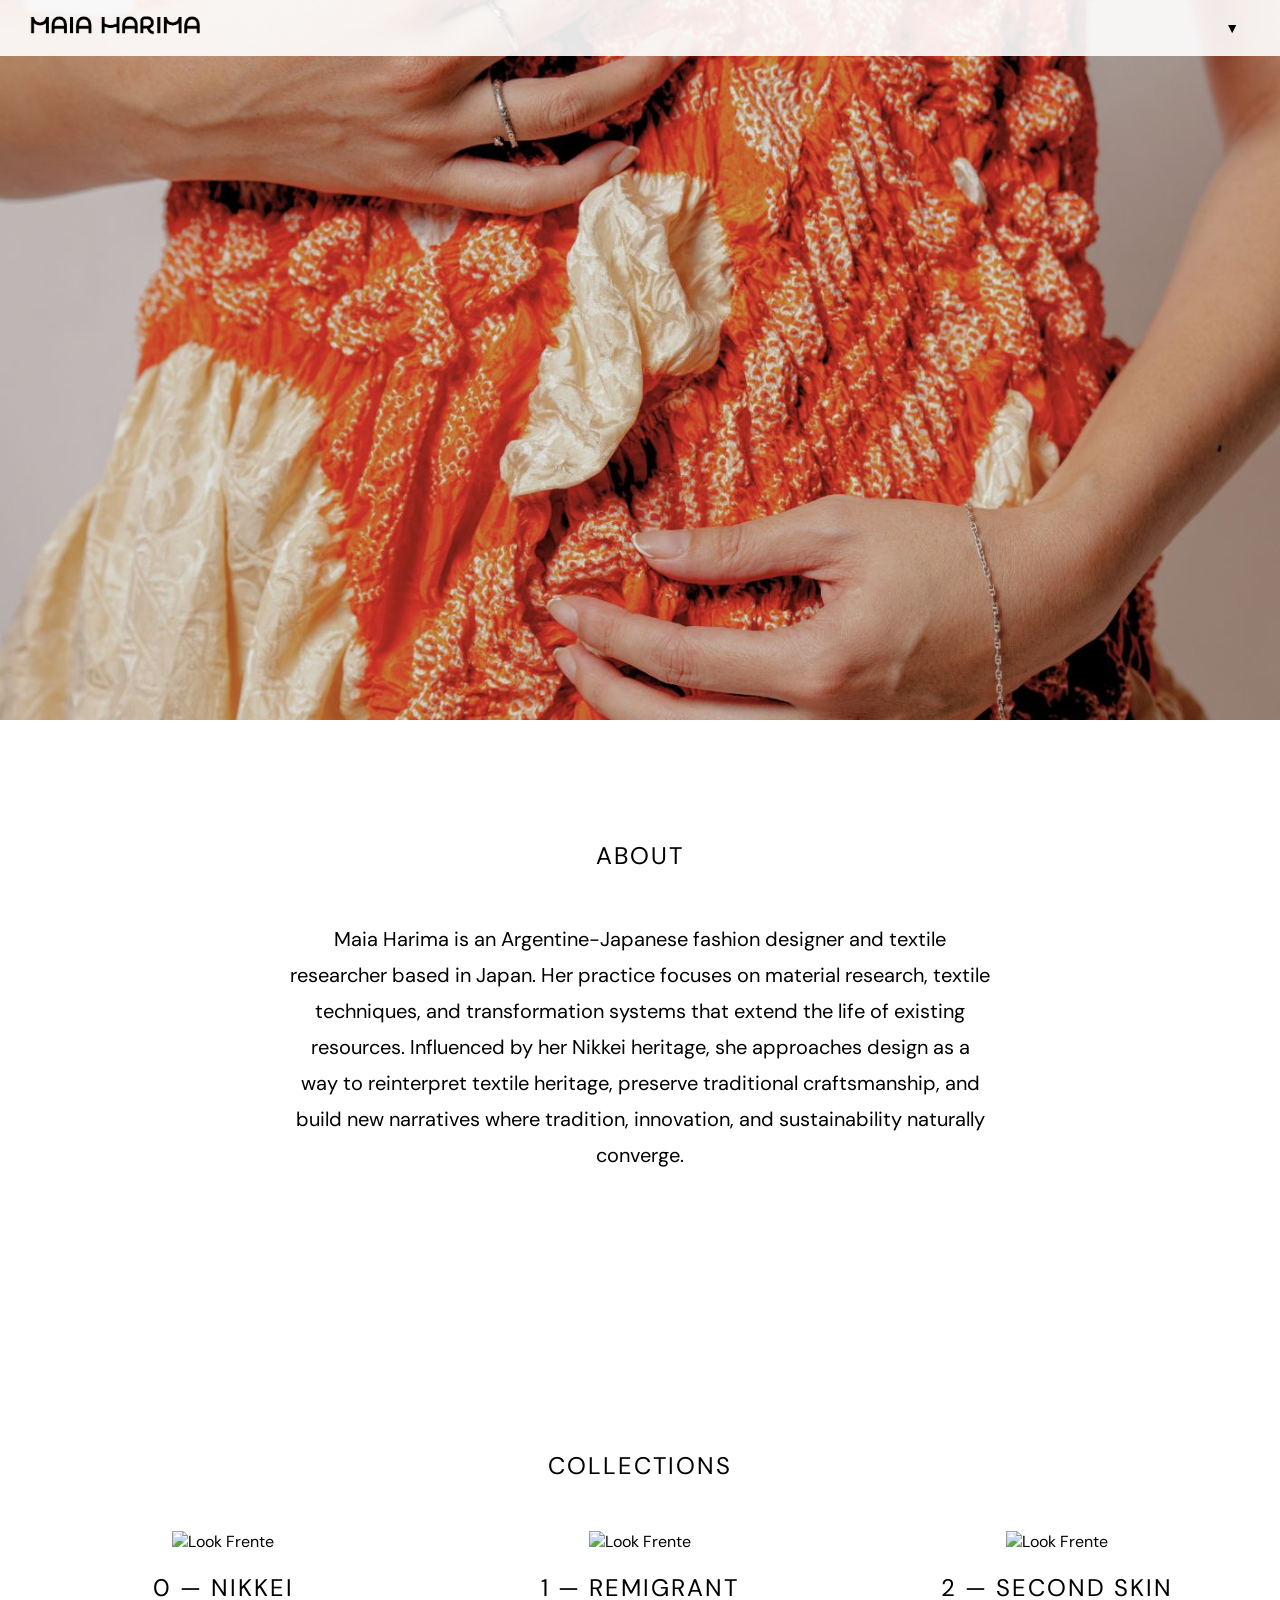
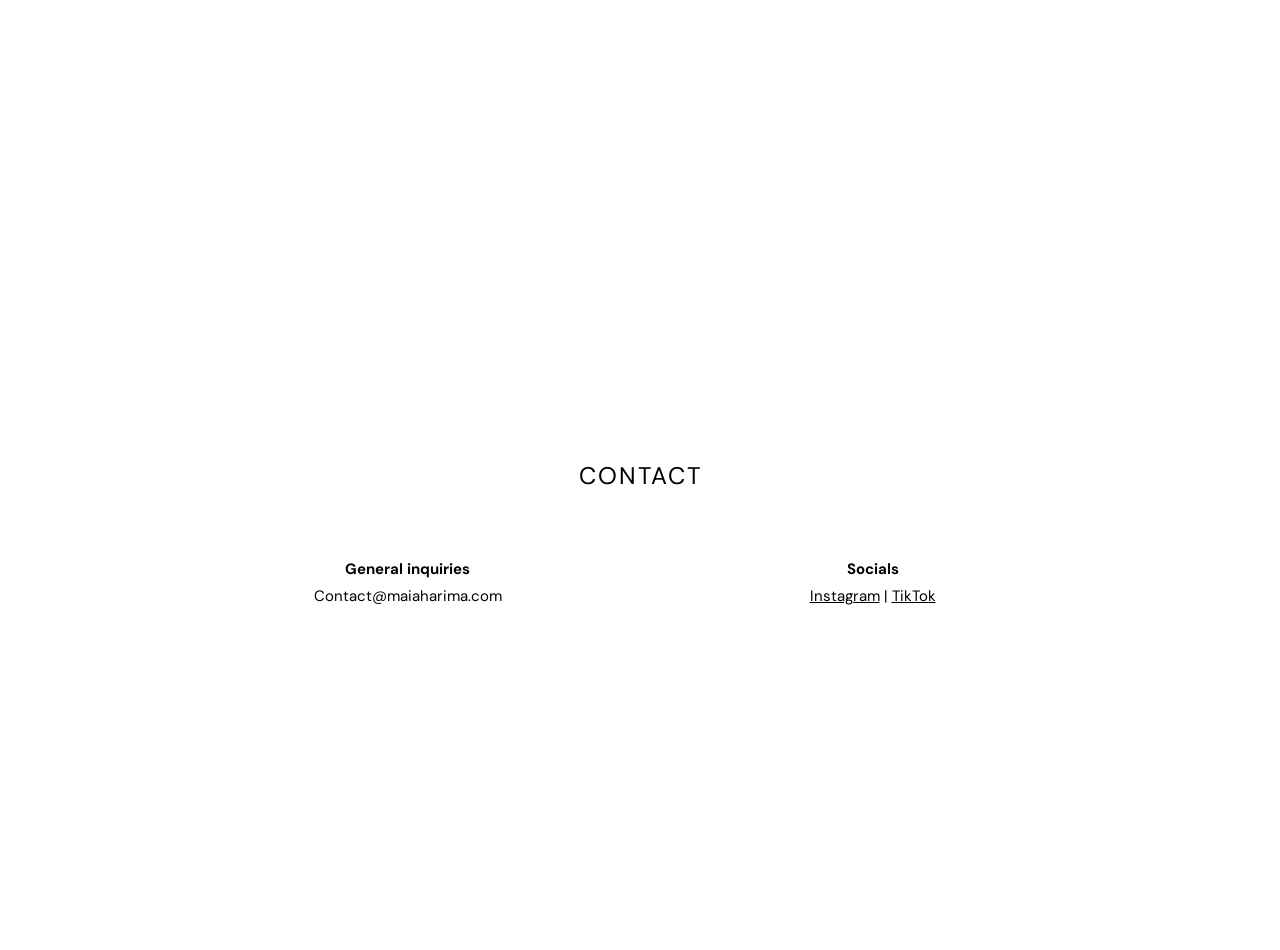
==== commit c67909a0: "Restaurar carpeta de imagenes completa" ====
--- a/Index.html
+++ b/Index.html
@@ -1,193 +1,193 @@
-<!DOCTYPE html>
-<html lang="es">
-<head>
-    <meta charset="UTF-8">
-    <meta name="viewport" content="width=device-width, initial-scale=1.0">
-    <title>maiaharima</title>
-    
-    <!-- Enlaces de Google Fonts para DM Sans -->
-    <link rel="preconnect" href="https://fonts.googleapis.com">
-    <link rel="preconnect" href="https://fonts.gstatic.com" crossorigin>
-    <link href="https://fonts.googleapis.com/css2?family=DM+Sans:ital,opsz,wght@0,9..40,100..1000;1,9..40,100..1000&display=swap" rel="stylesheet">
-    
-    <!-- Tu archivo CSS -->
-    <link rel="stylesheet" href="estilos.css">
-</head>
-<body>
-    <header>
-      <a href="#" class="logo">
-    <img src="./imagenes/Maia_LogoHorizontal.png" alt="Logo de la marca" style="height: 20px; width: auto;">
-</a>
-        <div class="dropdown">
-            <button class="dropbtn"> ▼</button>
-            <div class="dropdown-content">
-                <a href="#about">About</a>
-                <a href="#collections">Collections</a>
-               <!-- <a href="#process">Process</a>-->
-                <a href="#contact">Contact</a>
-            </div>
-        </div>
-    </header>
-<!-- INICIO: IMAGEN/VIDEO BOTÓN -->
-    <section class="hero">
-        <a href="#collections" class="hero-button" title="Ver colecciones"></a>
-        
-        <!-- IMAGEN TEMPORAL: Cambia el 'src' por la foto que quieras usar -->
-        <img src="./imagenes/chicagas.jpg" alt="Portada de Inicio">
-        <!-- 
-        <video autoplay muted loop playsinline>
-            <source src="Videos\tu-video-final.mp4" type="video/mp4">
-            Tu navegador no soporta videos.
-        </video>
-        -->
-    </section>
-    <!-- BIOGRAFÍA -->
-    <section id="about">
-        <h2>About</h2>
-        <div class="text-content">
-            <!-- texto de biografia-->
-            <p>Maia Harima is an Argentine-Japanese fashion designer and textile researcher based in Japan.
-Her practice focuses on material research, textile techniques, and transformation systems that extend the life of existing resources. Influenced by her Nikkei heritage, she approaches design as a way to reinterpret textile heritage, preserve traditional craftsmanship, and build new narratives where tradition, innovation, and sustainability naturally converge.
-<br/>
-            </p>
-        </div>
-    </section>
-
-  <!-- SECCIÓN COLLECTIONS -->
-    <section id="collections">
-        <h2>Collections</h2>
-        <div class="grid">
-
-            <!-- COLECCIÓN 1 -->
-            <div class="item">
-                <div class="imagen-interactiva">
-                    <!-- CAMBIO: Ahora usan 'foto-slide'. La primera lleva 'activa' -->
-                    <img src="./imagenes/N I K K E I - 1.jpeg" alt="Look Frente" class="foto-slide activa">
-                    <img src="./imagenes/N I K K E I - 2.jpeg" alt="Look Detalle" class="foto-slide">
-                       <img src="./imagenes/N I K K E I - 3.jpeg"  class="foto-slide">
-                          <img src="./imagenes/N I K K E I - 4.jpeg" class="foto-slide">
-                             <img src="./imagenes/N I K K E I - 5.jpeg" class="foto-slide">
-                                <img src="./imagenes/N I K K E I - 6.jpeg" class="foto-slide">
-                                      <img src="./imagenes/N I K K E I - 8.jpeg" class="foto-slide">
-                                         <img src="./imagenes/N I K K E I - 9.jpeg" class="foto-slide">
-                                            <img src="./imagenes/N I K K E I - 10.jpeg" class="foto-slide">
-                </div>
-                <p><h2>0 — NIKKEI</h2>
-
-                </p>
-            </div> 
-
-            <!-- COLECCIÓN 2 -->
-            <div class="item">
-                <div class="imagen-interactiva">
-                    <img src="./imagenes/REMIGRANT 1.jpg" alt="Look Frente" class="foto-slide activa">
-                    <img src="./imagenes/REMIGRANT 2.jpg" alt="Look Detalle" class="foto-slide">
-                       <img src="./imagenes/REMIGRANT 3.jpg" class="foto-slide">
-                       <img src="./imagenes/REMIGRANT 4.jpg" class="foto-slide">
-                       <img src="./imagenes/REMIGRANT 6.jpg" class="foto-slide">
-                       <img src="./imagenes/REMIGRANT 7.jpg" class="foto-slide">
-                       <img src="./imagenes/REMIGRANT 8.jpg" class="foto-slide">
-                </div>
-                <p><h2>1 — Remigrant</h2>
-                </p>
-            </div> 
-            
-            <!-- COLECCIÓN 3 -->
-            <div class="item">
-                <div class="imagen-interactiva">
-                    <img src="./imagenes/Secondskin_1.jpg" alt="Look Frente" class="foto-slide activa">
-                    <img src="./imagenes/SecondSkin_2.jpg" alt="Look Detalle" class="foto-slide">
-                    <img src="./imagenes/SecondSkin_3.jpg" alt="Look Detalle" class="foto-slide">
-                    <img src="./imagenes/SecondSkin_4.jpg" alt="Look Detalle" class="foto-slide">
-                </div>
-                <p><h2>2 — Second Skin</h2>
-                </p>
-            </div> 
-        </div>
-    </section>
-
-   <!-- SECCIÓN PROCESS 
-    <section id="process">
-        <h2>Process</h2>
-        <div class="text-content">
-            <video controls width="100%">
-                <source src="Videos\1006-142621176.mp4" type="video/mp4">
-                Tu navegador no soporta videos.
-            </video>
-            <p style="margin-top: 20px;"></p>
-        </div>
-    </section>-->
-
-    <!-- SECCIÓN CONTACT -->
-    <section id="contact">
-        <h2>Contact</h2>
-    <div class="text-links">
-            
-            <!-- Email -->
-            <div class="text-linksitem">
-                <p><strong>General inquiries</strong><br>
-                   Contact@maiaharima.com</p>
-            </div>
-            
-            <!-- Redes Sociales -->
-            <div class="text-linksitem">
-                <p><strong>Socials</strong><br>
-                   <a href="https://www.instagram.com/maiaharima/" target="_blank">Instagram</a> | 
-                   <a href="https://www.tiktok.com/@maiaharima?is_from_webapp=1&sender_device=pc" target="_blank">TikTok</a></p>
-            </div>
-            
-            <!--  Teléfono 
-            <div class="text-linksitem">
-                <p><strong>Contact number</strong><br>
-                   122222222222222</p>
-            </div>-->
-            
-        </div>
-    </section>
-
-    <!-- 
-         carrusel de fotos con efecto xd
-   -->
-  <script>
-        const colecciones = document.querySelectorAll('.imagen-interactiva');
-
-        colecciones.forEach(caja => {
-            let intervalo = null;
-            const fotos = caja.querySelectorAll('.foto-slide');
-            let index = 0;
-
-            const iniciarAnimacion = (e) => {
-                if (fotos.length <= 1 || intervalo !== null) return; 
-                
-                intervalo = setInterval(() => {
-                    fotos[index].classList.remove('activa'); 
-                    index = (index + 1) % fotos.length; 
-                    fotos[index].classList.add('activa'); 
-                }, 800); 
-            };
-
-            const detenerAnimacion = () => {
-                if (intervalo !== null) {
-                    clearInterval(intervalo);
-                    intervalo = null;
-                }
-                
-                fotos[index].classList.remove('activa');
-                index = 0; 
-                fotos[index].classList.add('activa');
-            };
-
-           
-            caja.addEventListener('contextmenu', (e) => {
-                e.preventDefault();
-            });
-
-         
-            caja.addEventListener('pointerdown', iniciarAnimacion); 
-            caja.addEventListener('pointerup', detenerAnimacion);  
-            caja.addEventListener('pointerleave', detenerAnimacion);
-            caja.addEventListener('pointercancel', detenerAnimacion);
-        });
-    </script>
-</body>
+<!DOCTYPE html>
+<html lang="es">
+<head>
+    <meta charset="UTF-8">
+    <meta name="viewport" content="width=device-width, initial-scale=1.0">
+    <title>maiaharima</title>
+    
+    <!-- Enlaces de Google Fonts para DM Sans -->
+    <link rel="preconnect" href="https://fonts.googleapis.com">
+    <link rel="preconnect" href="https://fonts.gstatic.com" crossorigin>
+    <link href="https://fonts.googleapis.com/css2?family=DM+Sans:ital,opsz,wght@0,9..40,100..1000;1,9..40,100..1000&display=swap" rel="stylesheet">
+    
+    <!-- Tu archivo CSS -->
+    <link rel="stylesheet" href="estilos.css">
+</head>
+<body>
+    <header>
+      <a href="#" class="logo">
+    <img src="./imagenes/Maia_LogoHorizontal.png" alt="Logo de la marca" style="height: 20px; width: auto;">
+</a>
+        <div class="dropdown">
+            <button class="dropbtn"> ▼</button>
+            <div class="dropdown-content">
+                <a href="#about">About</a>
+                <a href="#collections">Collections</a>
+               <!-- <a href="#process">Process</a>-->
+                <a href="#contact">Contact</a>
+            </div>
+        </div>
+    </header>
+<!-- INICIO: IMAGEN/VIDEO BOTÓN -->
+    <section class="hero">
+        <a href="#collections" class="hero-button" title="Ver colecciones"></a>
+        
+        <!-- IMAGEN TEMPORAL: Cambia el 'src' por la foto que quieras usar -->
+        <img src="./imagenes/chicagas.jpg" alt="Portada de Inicio">
+        <!-- 
+        <video autoplay muted loop playsinline>
+            <source src="Videos\tu-video-final.mp4" type="video/mp4">
+            Tu navegador no soporta videos.
+        </video>
+        -->
+    </section>
+    <!-- BIOGRAFÍA -->
+    <section id="about">
+        <h2>About</h2>
+        <div class="text-content">
+            <!-- texto de biografia-->
+            <p>Maia Harima is an Argentine-Japanese fashion designer and textile researcher based in Japan.
+Her practice focuses on material research, textile techniques, and transformation systems that extend the life of existing resources. Influenced by her Nikkei heritage, she approaches design as a way to reinterpret textile heritage, preserve traditional craftsmanship, and build new narratives where tradition, innovation, and sustainability naturally converge.
+<br/>
+            </p>
+        </div>
+    </section>
+
+  <!-- SECCIÓN COLLECTIONS -->
+    <section id="collections">
+        <h2>Collections</h2>
+        <div class="grid">
+
+            <!-- COLECCIÓN 1 -->
+            <div class="item">
+                <div class="imagen-interactiva">
+                    <!-- CAMBIO: Ahora usan 'foto-slide'. La primera lleva 'activa' -->
+                    <img src="./imagenes/N I K K E I - 1.jpeg" alt="Look Frente" class="foto-slide activa">
+                    <img src="./imagenes/N I K K E I - 2.jpeg" alt="Look Detalle" class="foto-slide">
+                       <img src="./imagenes/N I K K E I - 3.jpeg"  class="foto-slide">
+                          <img src="./imagenes/N I K K E I - 4.jpeg" class="foto-slide">
+                             <img src="./imagenes/N I K K E I - 5.jpeg" class="foto-slide">
+                                <img src="./imagenes/N I K K E I - 6.jpeg" class="foto-slide">
+                                      <img src="./imagenes/N I K K E I - 8.jpeg" class="foto-slide">
+                                         <img src="./imagenes/N I K K E I - 9.jpeg" class="foto-slide">
+                                            <img src="./imagenes/N I K K E I - 10.jpeg" class="foto-slide">
+                </div>
+                <p><h2>0 — NIKKEI</h2>
+
+                </p>
+            </div> 
+
+            <!-- COLECCIÓN 2 -->
+            <div class="item">
+                <div class="imagen-interactiva">
+                    <img src="./imagenes/REMIGRANT 1.jpg" alt="Look Frente" class="foto-slide activa">
+                    <img src="./imagenes/REMIGRANT 2.jpg" alt="Look Detalle" class="foto-slide">
+                       <img src="./imagenes/REMIGRANT 3.jpg" class="foto-slide">
+                       <img src="./imagenes/REMIGRANT 4.jpg" class="foto-slide">
+                       <img src="./imagenes/REMIGRANT 6.jpg" class="foto-slide">
+                       <img src="./imagenes/REMIGRANT 7.jpg" class="foto-slide">
+                       <img src="./imagenes/REMIGRANT 8.jpg" class="foto-slide">
+                </div>
+                <p><h2>1 — Remigrant</h2>
+                </p>
+            </div> 
+            
+            <!-- COLECCIÓN 3 -->
+            <div class="item">
+                <div class="imagen-interactiva">
+                    <img src="./imagenes/Secondskin_1.jpg" alt="Look Frente" class="foto-slide activa">
+                    <img src="./imagenes/SecondSkin_2.jpg" alt="Look Detalle" class="foto-slide">
+                    <img src="./imagenes/SecondSkin_3.jpg" alt="Look Detalle" class="foto-slide">
+                    <img src="./imagenes/SecondSkin_4.jpg" alt="Look Detalle" class="foto-slide">
+                </div>
+                <p><h2>2 — Second Skin</h2>
+                </p>
+            </div> 
+        </div>
+    </section>
+
+   <!-- SECCIÓN PROCESS 
+    <section id="process">
+        <h2>Process</h2>
+        <div class="text-content">
+            <video controls width="100%">
+                <source src="Videos\1006-142621176.mp4" type="video/mp4">
+                Tu navegador no soporta videos.
+            </video>
+            <p style="margin-top: 20px;"></p>
+        </div>
+    </section>-->
+
+    <!-- SECCIÓN CONTACT -->
+    <section id="contact">
+        <h2>Contact</h2>
+    <div class="text-links">
+            
+            <!-- Email -->
+            <div class="text-linksitem">
+                <p><strong>General inquiries</strong><br>
+                   Contact@maiaharima.com</p>
+            </div>
+            
+            <!-- Redes Sociales -->
+            <div class="text-linksitem">
+                <p><strong>Socials</strong><br>
+                   <a href="https://www.instagram.com/maiaharima/" target="_blank">Instagram</a> | 
+                   <a href="https://www.tiktok.com/@maiaharima?is_from_webapp=1&sender_device=pc" target="_blank">TikTok</a></p>
+            </div>
+            
+            <!--  Teléfono 
+            <div class="text-linksitem">
+                <p><strong>Contact number</strong><br>
+                   122222222222222</p>
+            </div>-->
+            
+        </div>
+    </section>
+
+    <!-- 
+         carrusel de fotos con efecto xd
+   -->
+  <script>
+        const colecciones = document.querySelectorAll('.imagen-interactiva');
+
+        colecciones.forEach(caja => {
+            let intervalo = null;
+            const fotos = caja.querySelectorAll('.foto-slide');
+            let index = 0;
+
+            const iniciarAnimacion = (e) => {
+                if (fotos.length <= 1 || intervalo !== null) return; 
+                
+                intervalo = setInterval(() => {
+                    fotos[index].classList.remove('activa'); 
+                    index = (index + 1) % fotos.length; 
+                    fotos[index].classList.add('activa'); 
+                }, 800); 
+            };
+
+            const detenerAnimacion = () => {
+                if (intervalo !== null) {
+                    clearInterval(intervalo);
+                    intervalo = null;
+                }
+                
+                fotos[index].classList.remove('activa');
+                index = 0; 
+                fotos[index].classList.add('activa');
+            };
+
+           
+            caja.addEventListener('contextmenu', (e) => {
+                e.preventDefault();
+            });
+
+         
+            caja.addEventListener('pointerdown', iniciarAnimacion); 
+            caja.addEventListener('pointerup', detenerAnimacion);  
+            caja.addEventListener('pointerleave', detenerAnimacion);
+            caja.addEventListener('pointercancel', detenerAnimacion);
+        });
+    </script>
+</body>
 </html>
--- a/estilos.css
+++ b/estilos.css
@@ -146,7 +146,7 @@
 
 .foto-slide {
     width: 100%;
-    /* Fuerza a que todas las fotos sean iguales (verticales) */
+    /* las fotos son verticales a la FUERZAAA*/
     aspect-ratio: 3 / 4; 
     object-fit: cover; 
     
@@ -158,18 +158,17 @@
 pointer-events: none;
 }
 
-/* La primera foto le da la altura a toda la caja para que el texto no se suba */
+/* la primera foto da la base a las otras */
 .foto-slide:first-child {
     position: relative; 
 }
 
-/* Esta clase muestra la foto activa movida por JavaScript */
 .foto-slide.activa {
     opacity: 1;
     z-index: 2;
 }
 
-/* 6. ABOUT Y PROCESS TEXTOS */
+/* about y process */
 .text-content {
     max-width: 700px;
     margin: 0 auto;
@@ -183,7 +182,7 @@
     text-decoration: underline;
 }
 
-/* 7. SECCIÓN CONTACTO (FLEXBOX HORIZONTAL) */
+/* SECCIÓN CONTACTO (FLEXBOX HORIZONTAL) */
 .text-links {
     display: flex; 
     justify-content: space-around; 
